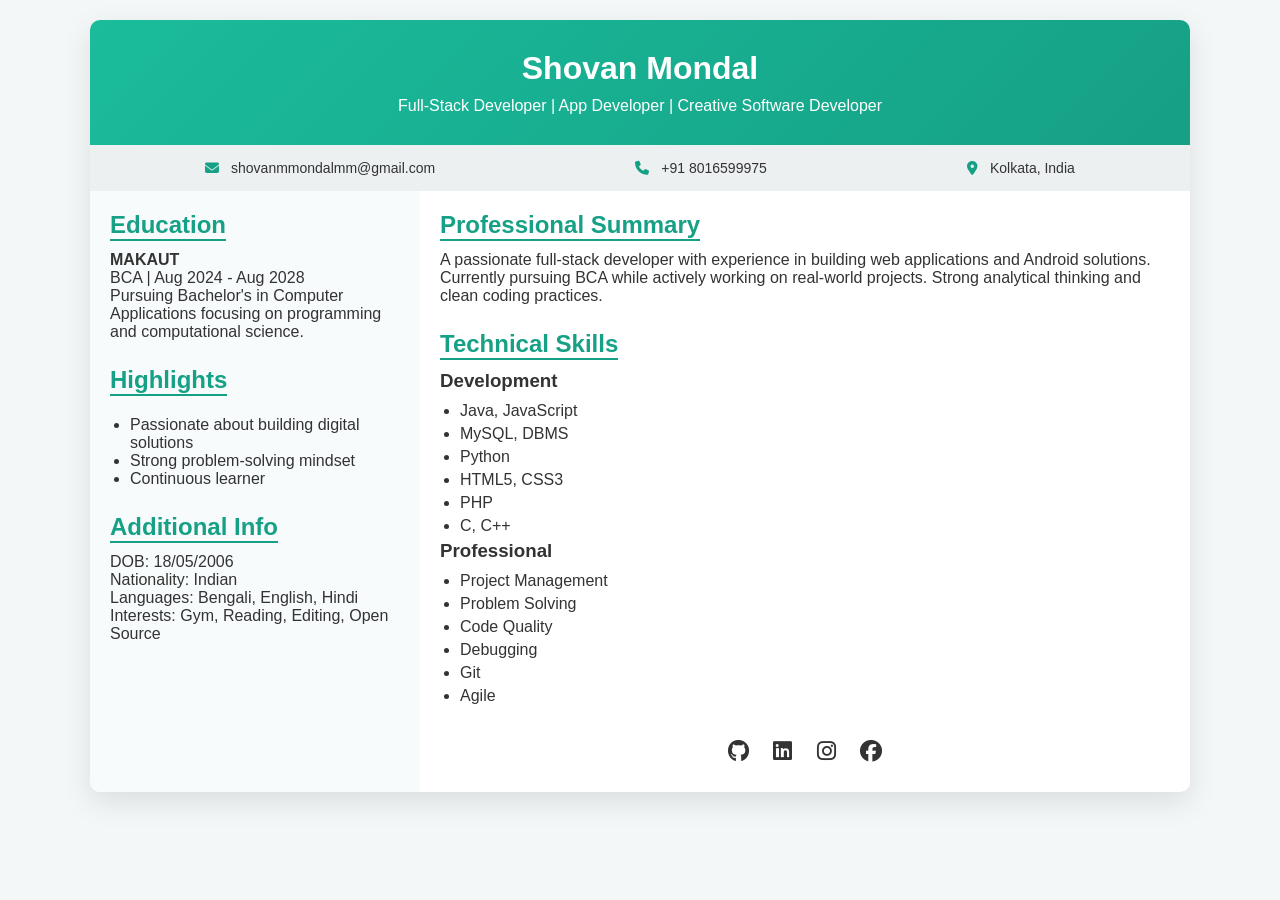
==== resume.html @ da0aea4e "Add files via upload" ====
<!DOCTYPE html>
<html lang="en">
<head>
<meta charset="UTF-8">
<meta name="viewport" content="width=device-width, initial-scale=1.0">
<title>Shovan Mondal </title>

<!-- CSS -->
<link rel="stylesheet" href="resume.css">

<!-- Font Awesome Icons -->
<link rel="stylesheet" href="https://cdnjs.cloudflare.com/ajax/libs/font-awesome/6.5.0/css/all.min.css">

</head>
<body>

<div class="container">

<header>
  <h1>Shovan Mondal</h1>
  <p>Full-Stack Developer | App Developer | Creative Software Developer</p>
</header>

<div class="contact">
  <div><i class="fa-solid fa-envelope"></i> shovanmmondalmm@gmail.com</div>
  <div><i class="fa-solid fa-phone"></i> +91 8016599975</div>
  <div><i class="fa-solid fa-location-dot"></i> Kolkata, India</div>
</div>

<div class="main">

<!-- SIDEBAR -->
<div class="sidebar">

<div class="section">
<h2>Education</h2>
<p><b>MAKAUT</b></p>
<p>BCA | Aug 2024 - Aug 2028</p>
<p>Pursuing Bachelor's in Computer Applications focusing on programming and computational science.</p>
</div>

<div class="section">
<h2>Highlights</h2>
<ul>
<li>Passionate about building digital solutions</li>
<li>Strong problem-solving mindset</li>
<li>Continuous learner</li>
</ul>
</div>

<div class="section">
<h2>Additional Info</h2>
<p>DOB: 18/05/2006</p>
<p>Nationality: Indian</p>
<p>Languages: Bengali, English, Hindi</p>
<p>Interests: Gym, Reading, Editing, Open Source</p>
</div>

</div>

<!-- MAIN CONTENT -->
<div class="content">

<div class="section">
<h2>Professional Summary</h2>
<p>
A passionate full-stack developer with experience in building web applications and Android solutions. Currently pursuing BCA while actively working on real-world projects. Strong analytical thinking and clean coding practices.
</p>
</div>

<div class="section">
<h2>Technical Skills</h2>

<h3>Development</h3>
<ul class="skill-list">
<li>Java, JavaScript</li>
<li>MySQL, DBMS</li>
<li>Python</li>
<li>HTML5, CSS3</li>
<li>PHP</li>
<li>C, C++</li>
</ul>

<h3>Professional</h3>
<ul class="skill-list">
<li>Project Management</li>
<li>Problem Solving</li>
<li>Code Quality</li>
<li>Debugging</li>
<li>Git</li>
<li>Agile</li>
</ul>

</div>

<!-- SOCIAL ICONS -->
<div class="footer-icons">
  <a href="https://github.com/Shovanmondal63"><i class="fab fa-github"></i></a>
  <a href="https://www.linkedin.com/in/shovanmondal"><i class="fab fa-linkedin"></i></a>
  <a href="https://www.instagram.com/shovan_mondal_9"><i class="fab fa-instagram"></i></a>
  <a href="https://www.facebook.com/profile.php?id=100088462171658"><i class="fab fa-facebook"></i></a>
</div>

</div>

</div>

</div>
<script src="resume.js"></script>

</body>
</html>
---- resume.css ----
*{
  margin:0;
  padding:0;
  box-sizing:border-box;
  font-family: 'Segoe UI', sans-serif;
}

body{
  background:#f4f7f8;
  color:#333;
  -webkit-user-select: none; /* Chrome, Safari */
    -moz-user-select: none;    /* Firefox */
    -ms-user-select: none;     /* IE/Edge */
    user-select: none;         /* Standard */
}

.container{
  max-width:1100px;
  margin:20px auto;
  background:#fff;
  box-shadow:0 10px 30px rgba(0,0,0,0.1);
  border-radius:10px;
  overflow:hidden;
  animation:fadeIn 1s ease-in-out;
}

/* HEADER */
header{
  background:linear-gradient(135deg,#1abc9c,#16a085);
  color:#fff;
  padding:30px;
  text-align:center;
}

header h1{
  font-size:32px;
}

header p{
  margin-top:10px;
}

/* CONTACT */
.contact{
  display:flex;
  justify-content:space-around;
  padding:15px;
  background:#ecf0f1;
  font-size:14px;
}

.contact i{
  margin-right:8px;
  color:#16a085;
}

/* MAIN */
.main{
  display:flex;
}

.sidebar{
  width:30%;
  background:#f7fbfc;
  padding:20px;
  animation:slideIn 1s ease;
}

.content{
  width:70%;
  padding:20px;
}

/* SECTIONS */
.section{
  margin-bottom:25px;
}

h2{
  color:#16a085;
  margin-bottom:10px;
  border-bottom:2px solid #16a085;
  display:inline-block;
}

ul{
  margin-left:20px;
  margin-top:10px;
}

.skill-list li{
  margin-bottom:5px;
}

/* SOCIAL ICONS */
.footer-icons{
  text-align:center;
  margin-top:20px;
}

.footer-icons a{
  text-decoration:none;
}

.footer-icons i{
  margin:10px;
  font-size:22px;
  color:#333;
  transition:0.3s;
}

.footer-icons i:hover{
  color:#16a085;
  transform:scale(1.3);
}

/* ANIMATIONS */
@keyframes fadeIn{
  from{opacity:0;}
  to{opacity:1;}
}

@keyframes slideIn{
  from{transform:translateX(-50px); opacity:0;}
  to{transform:translateX(0); opacity:1;}
}

/* RESPONSIVE */
@media(max-width:768px){
  .main{
    flex-direction:column;
  }
  .sidebar, .content{
    width:100%;
  }
  .contact{
    flex-direction:column;
    gap:10px;
    text-align:center;
  }
}
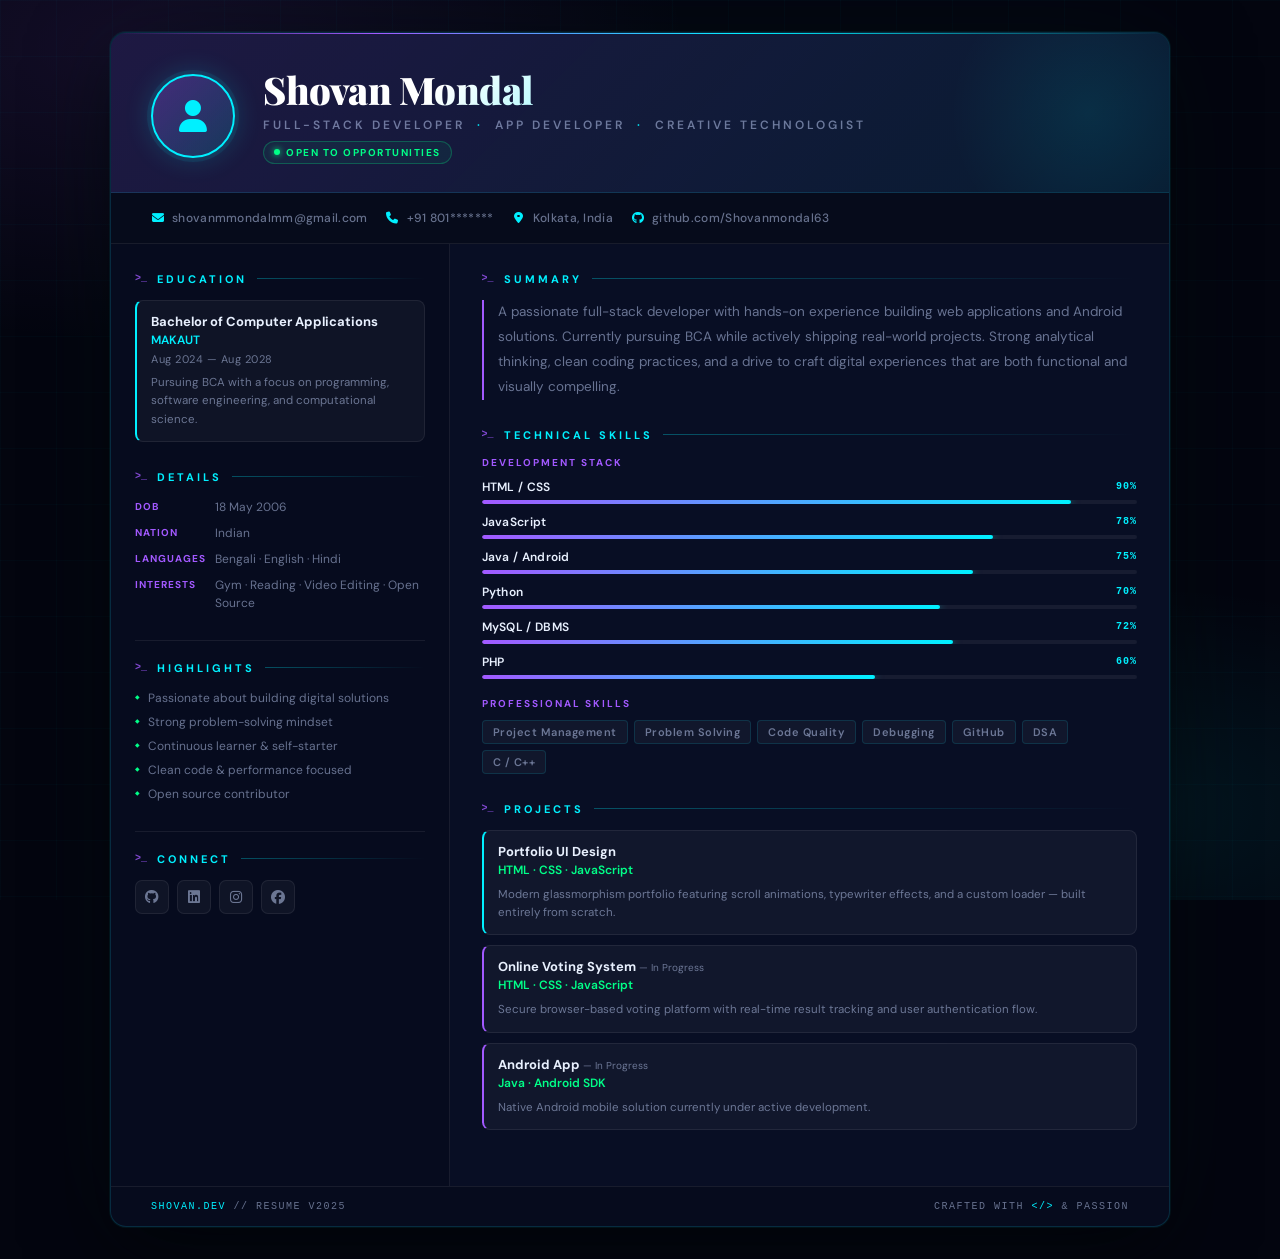
==== commit fd423a6a: "Add files via upload" ====
--- a/resume.html
+++ b/resume.html
@@ -1,112 +1,232 @@
-<!DOCTYPE html>
-<html lang="en">
-<head>
-<meta charset="UTF-8">
-<meta name="viewport" content="width=device-width, initial-scale=1.0">
-<title>Shovan Mondal </title>
-
-<!-- CSS -->
-<link rel="stylesheet" href="resume.css">
-
-<!-- Font Awesome Icons -->
-<link rel="stylesheet" href="https://cdnjs.cloudflare.com/ajax/libs/font-awesome/6.5.0/css/all.min.css">
-
-</head>
-<body>
-
-<div class="container">
-
-<header>
-  <h1>Shovan Mondal</h1>
-  <p>Full-Stack Developer | App Developer | Creative Software Developer</p>
-</header>
-
-<div class="contact">
-  <div><i class="fa-solid fa-envelope"></i> shovanmmondalmm@gmail.com</div>
-  <div><i class="fa-solid fa-phone"></i> +91 8016599975</div>
-  <div><i class="fa-solid fa-location-dot"></i> Kolkata, India</div>
-</div>
-
-<div class="main">
-
-<!-- SIDEBAR -->
-<div class="sidebar">
-
-<div class="section">
-<h2>Education</h2>
-<p><b>MAKAUT</b></p>
-<p>BCA | Aug 2024 - Aug 2028</p>
-<p>Pursuing Bachelor's in Computer Applications focusing on programming and computational science.</p>
-</div>
-
-<div class="section">
-<h2>Highlights</h2>
-<ul>
-<li>Passionate about building digital solutions</li>
-<li>Strong problem-solving mindset</li>
-<li>Continuous learner</li>
-</ul>
-</div>
-
-<div class="section">
-<h2>Additional Info</h2>
-<p>DOB: 18/05/2006</p>
-<p>Nationality: Indian</p>
-<p>Languages: Bengali, English, Hindi</p>
-<p>Interests: Gym, Reading, Editing, Open Source</p>
-</div>
-
-</div>
-
-<!-- MAIN CONTENT -->
-<div class="content">
-
-<div class="section">
-<h2>Professional Summary</h2>
-<p>
-A passionate full-stack developer with experience in building web applications and Android solutions. Currently pursuing BCA while actively working on real-world projects. Strong analytical thinking and clean coding practices.
-</p>
-</div>
-
-<div class="section">
-<h2>Technical Skills</h2>
-
-<h3>Development</h3>
-<ul class="skill-list">
-<li>Java, JavaScript</li>
-<li>MySQL, DBMS</li>
-<li>Python</li>
-<li>HTML5, CSS3</li>
-<li>PHP</li>
-<li>C, C++</li>
-</ul>
-
-<h3>Professional</h3>
-<ul class="skill-list">
-<li>Project Management</li>
-<li>Problem Solving</li>
-<li>Code Quality</li>
-<li>Debugging</li>
-<li>Git</li>
-<li>Agile</li>
-</ul>
-
-</div>
-
-<!-- SOCIAL ICONS -->
-<div class="footer-icons">
-  <a href="https://github.com/Shovanmondal63"><i class="fab fa-github"></i></a>
-  <a href="https://www.linkedin.com/in/shovanmondal"><i class="fab fa-linkedin"></i></a>
-  <a href="https://www.instagram.com/shovan_mondal_9"><i class="fab fa-instagram"></i></a>
-  <a href="https://www.facebook.com/profile.php?id=100088462171658"><i class="fab fa-facebook"></i></a>
-</div>
-
-</div>
-
-</div>
-
-</div>
-<script src="resume.js"></script>
-
-</body>
-</html>+<!DOCTYPE html>
+<html lang="en">
+<head>
+  <meta charset="UTF-8">
+  <meta name="viewport" content="width=device-width, initial-scale=1.0">
+  <title>Shovan Mondal — Resume</title>
+  <link rel="stylesheet" href="resume.css">
+  <link rel="stylesheet" href="https://cdnjs.cloudflare.com/ajax/libs/font-awesome/6.5.0/css/all.min.css">
+  <link href="https://fonts.googleapis.com/css2?family=Playfair+Display:wght@700;900&family=DM+Sans:wght@300;400;500;600;700&display=swap" rel="stylesheet">
+</head>
+<body>
+
+<div class="container">
+
+  <!-- ── TOP ACCENT LINE injected via CSS ::before ── -->
+
+  <!-- ═══════════ HEADER ═══════════ -->
+  <header>
+    <div class="header-inner">
+      <div class="header-avatar">
+        <i class="fas fa-user"></i>
+      </div>
+      <div class="header-text">
+        <h1>Shovan Mondal</h1>
+        <p class="role">
+          Full-Stack Developer
+          <span class="role-dot">·</span>
+          App Developer
+          <span class="role-dot">·</span>
+          Creative Technologist
+        </p>
+        <div class="status-badge">
+          <span class="dot"></span>
+          Open to Opportunities
+        </div>
+      </div>
+    </div>
+  </header>
+
+  <!-- ═══════════ CONTACT BAR ═══════════ -->
+  <div class="contact">
+    <div class="contact-item">
+      <i class="fa-solid fa-envelope"></i>
+      shovanmmondalmm@gmail.com
+    </div>
+    <div class="contact-item">
+      <i class="fa-solid fa-phone"></i>
+      +91 801*******
+    </div>
+    <div class="contact-item">
+      <i class="fa-solid fa-location-dot"></i>
+      Kolkata, India
+    </div>
+    <div class="contact-item">
+      <i class="fab fa-github"></i>
+      github.com/Shovanmondal63
+    </div>
+  </div>
+
+  <!-- ═══════════ MAIN ═══════════ -->
+  <div class="main">
+
+    <!-- ── SIDEBAR ── -->
+    <aside class="sidebar">
+
+      <!-- Education -->
+      <div class="section">
+        <h2>Education</h2>
+        <div class="edu-block">
+          <div class="edu-degree">Bachelor of Computer Applications</div>
+          <div class="edu-school">MAKAUT</div>
+          <div class="edu-year">Aug 2024 — Aug 2028</div>
+          <div class="edu-desc">Pursuing BCA with a focus on programming, software engineering, and computational science.</div>
+        </div>
+      </div>
+
+      <!-- Personal Details -->
+      <div class="section">
+        <h2>Details</h2>
+        <ul class="info-list">
+          <li><span class="label">DOB</span> 18 May 2006</li>
+          <li><span class="label">Nation</span> Indian</li>
+          <li><span class="label">Languages</span> Bengali · English · Hindi</li>
+          <li><span class="label">Interests</span> Gym · Reading · Video Editing · Open Source</li>
+        </ul>
+      </div>
+
+      <div class="mini-divider"></div>
+
+      <!-- Highlights -->
+      <div class="section">
+        <h2>Highlights</h2>
+        <ul class="highlight-list">
+          <li>Passionate about building digital solutions</li>
+          <li>Strong problem-solving mindset</li>
+          <li>Continuous learner &amp; self-starter</li>
+          <li>Clean code &amp; performance focused</li>
+          <li>Open source contributor</li>
+        </ul>
+      </div>
+
+      <div class="mini-divider"></div>
+
+      <!-- Social -->
+      <div class="section">
+        <h2>Connect</h2>
+        <div class="social-row">
+          <a href="https://github.com/Shovanmondal63"        title="GitHub"><i class="fab fa-github"></i></a>
+          <a href="https://www.linkedin.com/in/shovanmondal" title="LinkedIn"><i class="fab fa-linkedin"></i></a>
+          <a href="https://www.instagram.com/shovan_mondal_9" title="Instagram"><i class="fab fa-instagram"></i></a>
+          <a href="https://www.facebook.com/profile.php?id=100088462171658" title="Facebook"><i class="fab fa-facebook"></i></a>
+        </div>
+      </div>
+
+    </aside>
+
+    <!-- ── MAIN CONTENT ── -->
+    <div class="content">
+
+      <!-- Summary -->
+      <div class="section">
+        <h2>Summary</h2>
+        <p class="summary-text">
+          A passionate full-stack developer with hands-on experience building web applications and Android solutions.
+          Currently pursuing BCA while actively shipping real-world projects. Strong analytical thinking, clean coding
+          practices, and a drive to craft digital experiences that are both functional and visually compelling.
+        </p>
+      </div>
+
+      <!-- Technical Skills -->
+      <div class="section">
+        <h2>Technical Skills</h2>
+
+        <div class="skill-cat-label">Development Stack</div>
+        <div class="skill-grid" id="devSkills">
+          <div class="skill-item">
+            <div class="skill-label-row">
+              <span class="skill-name">HTML / CSS</span>
+              <span class="skill-pct">90%</span>
+            </div>
+            <div class="skill-track"><div class="skill-fill" style="--pct:90%"></div></div>
+          </div>
+          <div class="skill-item">
+            <div class="skill-label-row">
+              <span class="skill-name">JavaScript</span>
+              <span class="skill-pct">78%</span>
+            </div>
+            <div class="skill-track"><div class="skill-fill" style="--pct:78%"></div></div>
+          </div>
+          <div class="skill-item">
+            <div class="skill-label-row">
+              <span class="skill-name">Java / Android</span>
+              <span class="skill-pct">75%</span>
+            </div>
+            <div class="skill-track"><div class="skill-fill" style="--pct:75%"></div></div>
+          </div>
+          <div class="skill-item">
+            <div class="skill-label-row">
+              <span class="skill-name">Python</span>
+              <span class="skill-pct">70%</span>
+            </div>
+            <div class="skill-track"><div class="skill-fill" style="--pct:70%"></div></div>
+          </div>
+          <div class="skill-item">
+            <div class="skill-label-row">
+              <span class="skill-name">MySQL / DBMS</span>
+              <span class="skill-pct">72%</span>
+            </div>
+            <div class="skill-track"><div class="skill-fill" style="--pct:72%"></div></div>
+          </div>
+          <div class="skill-item">
+            <div class="skill-label-row">
+              <span class="skill-name">PHP</span>
+              <span class="skill-pct">60%</span>
+            </div>
+            <div class="skill-track"><div class="skill-fill" style="--pct:60%"></div></div>
+          </div>
+        </div>
+
+        <div class="skill-cat-label" style="margin-top:18px">Professional Skills</div>
+        <div class="tag-cloud">
+          <span>Project Management</span>
+          <span>Problem Solving</span>
+          <span>Code Quality</span>
+          <span>Debugging</span>
+          <span>GitHub</span>
+          <span>DSA</span>
+          <span>C / C++</span>
+        </div>
+      </div>
+
+      <!-- Projects -->
+      <div class="section">
+        <h2>Projects</h2>
+
+        <div class="edu-block" style="margin-bottom:10px">
+          <div class="edu-degree">Portfolio UI Design</div>
+          <div class="edu-school" style="color:var(--accent3)">HTML · CSS · JavaScript</div>
+          <div class="edu-desc">Modern glassmorphism portfolio featuring scroll animations, typewriter effects, and a custom loader — built entirely from scratch.</div>
+        </div>
+
+        <div class="edu-block" style="margin-bottom:10px; border-left-color:var(--accent2)">
+          <div class="edu-degree">Online Voting System <span style="font-size:10px;color:var(--text-muted);font-weight:400"> — In Progress</span></div>
+          <div class="edu-school" style="color:var(--accent3)">HTML · CSS · JavaScript</div>
+          <div class="edu-desc">Secure browser-based voting platform with real-time result tracking and user authentication flow.</div>
+        </div>
+
+        <div class="edu-block" style="border-left-color:var(--accent2)">
+          <div class="edu-degree">Android App <span style="font-size:10px;color:var(--text-muted);font-weight:400"> — In Progress</span></div>
+          <div class="edu-school" style="color:var(--accent3)">Java · Android SDK</div>
+          <div class="edu-desc">Native Android mobile solution currently under active development.</div>
+        </div>
+      </div>
+
+    </div><!-- .content -->
+  </div><!-- .main -->
+
+  <!-- ═══════════ FOOTER ═══════════ -->
+  <div class="resume-footer">
+    <span class="footer-note">
+      <span>SHOVAN.DEV</span> // Resume v2025
+    </span>
+    <span class="footer-note">
+      Crafted with <span>&lt;/&gt;</span> &amp; passion
+    </span>
+  </div>
+
+</div><!-- .container -->
+
+<script src="resume.js"></script>
+</body>
+</html>
--- a/resume.css
+++ b/resume.css
@@ -1,141 +1,556 @@
-*{
-  margin:0;
-  padding:0;
-  box-sizing:border-box;
-  font-family: 'Segoe UI', sans-serif;
-}
-
-body{
-  background:#f4f7f8;
-  color:#333;
-  -webkit-user-select: none; /* Chrome, Safari */
-    -moz-user-select: none;    /* Firefox */
-    -ms-user-select: none;     /* IE/Edge */
-    user-select: none;         /* Standard */
-}
-
-.container{
-  max-width:1100px;
-  margin:20px auto;
-  background:#fff;
-  box-shadow:0 10px 30px rgba(0,0,0,0.1);
-  border-radius:10px;
-  overflow:hidden;
-  animation:fadeIn 1s ease-in-out;
-}
-
-/* HEADER */
-header{
-  background:linear-gradient(135deg,#1abc9c,#16a085);
-  color:#fff;
-  padding:30px;
-  text-align:center;
-}
-
-header h1{
-  font-size:32px;
-}
-
-header p{
-  margin-top:10px;
-}
-
-/* CONTACT */
-.contact{
-  display:flex;
-  justify-content:space-around;
-  padding:15px;
-  background:#ecf0f1;
-  font-size:14px;
-}
-
-.contact i{
-  margin-right:8px;
-  color:#16a085;
-}
-
-/* MAIN */
-.main{
-  display:flex;
-}
-
-.sidebar{
-  width:30%;
-  background:#f7fbfc;
-  padding:20px;
-  animation:slideIn 1s ease;
-}
-
-.content{
-  width:70%;
-  padding:20px;
-}
-
-/* SECTIONS */
-.section{
-  margin-bottom:25px;
-}
-
-h2{
-  color:#16a085;
-  margin-bottom:10px;
-  border-bottom:2px solid #16a085;
-  display:inline-block;
-}
-
-ul{
-  margin-left:20px;
-  margin-top:10px;
-}
-
-.skill-list li{
-  margin-bottom:5px;
-}
-
-/* SOCIAL ICONS */
-.footer-icons{
-  text-align:center;
-  margin-top:20px;
-}
-
-.footer-icons a{
-  text-decoration:none;
-}
-
-.footer-icons i{
-  margin:10px;
-  font-size:22px;
-  color:#333;
-  transition:0.3s;
-}
-
-.footer-icons i:hover{
-  color:#16a085;
-  transform:scale(1.3);
-}
-
-/* ANIMATIONS */
-@keyframes fadeIn{
-  from{opacity:0;}
-  to{opacity:1;}
-}
-
-@keyframes slideIn{
-  from{transform:translateX(-50px); opacity:0;}
-  to{transform:translateX(0); opacity:1;}
-}
-
-/* RESPONSIVE */
-@media(max-width:768px){
-  .main{
-    flex-direction:column;
-  }
-  .sidebar, .content{
-    width:100%;
-  }
-  .contact{
-    flex-direction:column;
-    gap:10px;
-    text-align:center;
-  }
-}+/* =============== VARIABLES =============== */
+:root {
+  --bg-base:     #03050f;
+  --bg-card:     #080e24;
+  --bg-sidebar:  #060b1e;
+  --bg-glass:    rgba(255,255,255,0.04);
+  --accent:      #00f0ff;
+  --accent2:     #a259ff;
+  --accent3:     #00ff88;
+  --border:      rgba(0,240,255,0.13);
+  --border-soft: rgba(255,255,255,0.07);
+  --text:        #e8f0fe;
+  --text-muted:  rgba(200,215,255,0.5);
+  --gold:        #ffd700;
+  --radius:      16px;
+}
+
+/* =============== RESET & BASE =============== */
+*, *::before, *::after {
+  margin: 0; padding: 0;
+  box-sizing: border-box;
+}
+
+html { scroll-behavior: smooth; }
+
+body {
+  background: var(--bg-base);
+  background-image:
+    radial-gradient(ellipse 80% 60% at 10% 5%,  rgba(162,89,255,0.10) 0%, transparent 55%),
+    radial-gradient(ellipse 60% 50% at 90% 90%,  rgba(0,240,255,0.07) 0%, transparent 50%);
+  background-attachment: fixed;
+  font-family: 'DM Sans', 'Segoe UI', sans-serif;
+  color: var(--text);
+  min-height: 100vh;
+  padding: 32px 16px;
+  -webkit-user-select: none;
+  user-select: none;
+}
+
+/* grid overlay */
+body::before {
+  content: '';
+  position: fixed; inset: 0;
+  background-image:
+    linear-gradient(rgba(0,240,255,0.022) 1px, transparent 1px),
+    linear-gradient(90deg, rgba(0,240,255,0.022) 1px, transparent 1px);
+  background-size: 56px 56px;
+  pointer-events: none;
+  z-index: 0;
+}
+
+/* =============== CARD WRAPPER =============== */
+.container {
+  position: relative;
+  max-width: 1060px;
+  margin: 0 auto;
+  background: var(--bg-card);
+  border: 1px solid var(--border);
+  border-radius: var(--radius);
+  overflow: hidden;
+  backdrop-filter: blur(40px);
+  box-shadow:
+    0 0 0 1px rgba(0,240,255,0.06),
+    0 24px 80px rgba(0,0,0,0.6),
+    0 0 120px rgba(0,240,255,0.04);
+  animation: fade-up 0.8s cubic-bezier(0.22,1,0.36,1) both;
+  z-index: 1;
+}
+
+/* top accent line */
+.container::before {
+  content: '';
+  position: absolute;
+  top: 0; left: 0; right: 0; height: 1px;
+  background: linear-gradient(90deg,
+    transparent 0%,
+    var(--accent2) 25%,
+    var(--accent) 60%,
+    transparent 100%);
+  z-index: 10;
+}
+
+@keyframes fade-up {
+  from { opacity: 0; transform: translateY(24px); }
+  to   { opacity: 1; transform: translateY(0); }
+}
+
+/* =============== HEADER =============== */
+header {
+  padding: 36px 40px 28px;
+  background: linear-gradient(135deg,
+    rgba(162,89,255,0.14) 0%,
+    rgba(0,240,255,0.06) 100%);
+  border-bottom: 1px solid var(--border);
+  position: relative;
+  overflow: hidden;
+}
+
+header::after {
+  content: '';
+  position: absolute;
+  right: -60px; top: -60px;
+  width: 280px; height: 280px;
+  border-radius: 50%;
+  background: radial-gradient(circle,
+    rgba(0,240,255,0.09) 0%, transparent 70%);
+  pointer-events: none;
+}
+
+.header-inner {
+  display: flex;
+  align-items: center;
+  gap: 28px;
+  position: relative;
+  z-index: 1;
+}
+
+.header-avatar {
+  flex-shrink: 0;
+  width: 84px; height: 84px;
+  border-radius: 50%;
+  border: 2px solid var(--accent);
+  background: linear-gradient(135deg,
+    rgba(162,89,255,0.3), rgba(0,240,255,0.15));
+  display: flex;
+  align-items: center;
+  justify-content: center;
+  font-size: 32px;
+  color: var(--accent);
+  box-shadow:
+    0 0 0 4px rgba(0,240,255,0.08),
+    0 0 28px rgba(0,240,255,0.2);
+}
+
+.header-text h1 {
+  font-family: 'Playfair Display', 'Georgia', serif;
+  font-size: clamp(26px, 4vw, 38px);
+  font-weight: 900;
+  letter-spacing: -0.5px;
+  line-height: 1.1;
+  background: linear-gradient(135deg, #fff 30%, var(--accent));
+  -webkit-background-clip: text;
+  -webkit-text-fill-color: transparent;
+  background-clip: text;
+}
+
+.header-text .role {
+  margin-top: 6px;
+  font-size: 12px;
+  font-weight: 600;
+  letter-spacing: 3px;
+  text-transform: uppercase;
+  color: var(--text-muted);
+}
+
+.role-dot {
+  color: var(--accent);
+  margin: 0 6px;
+}
+
+/* =============== CONTACT BAR =============== */
+.contact {
+  display: flex;
+  flex-wrap: wrap;
+  gap: 6px 0;
+  padding: 12px 40px;
+  background: rgba(0,0,0,0.25);
+  border-bottom: 1px solid var(--border-soft);
+}
+
+.contact-item {
+  display: flex;
+  align-items: center;
+  gap: 7px;
+  font-size: 12px;
+  font-weight: 500;
+  color: var(--text-muted);
+  padding: 5px 18px 5px 0;
+  letter-spacing: 0.3px;
+}
+
+.contact-item i {
+  color: var(--accent);
+  font-size: 12px;
+  width: 14px;
+  text-align: center;
+}
+
+/* =============== MAIN LAYOUT =============== */
+.main {
+  display: flex;
+}
+
+/* =============== SIDEBAR =============== */
+.sidebar {
+  width: 32%;
+  flex-shrink: 0;
+  background: var(--bg-sidebar);
+  border-right: 1px solid var(--border-soft);
+  padding: 28px 24px;
+  animation: slide-in 0.7s cubic-bezier(0.22,1,0.36,1) 0.15s both;
+}
+
+@keyframes slide-in {
+  from { transform: translateX(-20px); opacity: 0; }
+  to   { transform: translateX(0); opacity: 1; }
+}
+
+/* =============== CONTENT =============== */
+.content {
+  flex: 1;
+  min-width: 0;
+  padding: 28px 32px;
+}
+
+/* =============== SECTION =============== */
+.section {
+  margin-bottom: 28px;
+}
+
+/* =============== SECTION HEADINGS =============== */
+h2 {
+  font-size: 11px;
+  font-weight: 700;
+  letter-spacing: 3px;
+  text-transform: uppercase;
+  color: var(--accent);
+  margin-bottom: 14px;
+  display: flex;
+  align-items: center;
+  gap: 10px;
+}
+
+h2::before {
+  content: '>_';
+  font-family: 'Courier New', monospace;
+  font-size: 10px;
+  color: var(--accent2);
+  letter-spacing: 0;
+  opacity: 0.8;
+}
+
+h2::after {
+  content: '';
+  flex: 1;
+  height: 1px;
+  background: linear-gradient(90deg, rgba(0,240,255,0.3), transparent);
+}
+
+/* =============== EDUCATION BLOCK =============== */
+.edu-block {
+  background: var(--bg-glass);
+  border: 1px solid var(--border-soft);
+  border-left: 2px solid var(--accent);
+  border-radius: 8px;
+  padding: 12px 14px;
+}
+
+.edu-block .edu-degree {
+  font-size: 13px;
+  font-weight: 700;
+  color: var(--text);
+}
+
+.edu-block .edu-school {
+  font-size: 12px;
+  font-weight: 600;
+  color: var(--accent);
+  margin-top: 2px;
+}
+
+.edu-block .edu-year {
+  font-size: 11px;
+  color: var(--text-muted);
+  margin-top: 4px;
+  letter-spacing: 0.5px;
+}
+
+.edu-block .edu-desc {
+  font-size: 11.5px;
+  line-height: 1.6;
+  color: var(--text-muted);
+  margin-top: 8px;
+}
+
+/* =============== INFO LIST =============== */
+.info-list {
+  list-style: none;
+  display: flex;
+  flex-direction: column;
+  gap: 8px;
+}
+
+.info-list li {
+  font-size: 12px;
+  color: var(--text-muted);
+  display: flex;
+  align-items: flex-start;
+  gap: 8px;
+  line-height: 1.5;
+}
+
+.info-list li .label {
+  font-size: 10px;
+  font-weight: 700;
+  letter-spacing: 1px;
+  text-transform: uppercase;
+  color: var(--accent2);
+  min-width: 72px;
+  padding-top: 1px;
+}
+
+/* =============== HIGHLIGHT PILLS =============== */
+.highlight-list {
+  list-style: none;
+  display: flex;
+  flex-direction: column;
+  gap: 6px;
+}
+
+.highlight-list li {
+  font-size: 12px;
+  color: var(--text-muted);
+  display: flex;
+  align-items: center;
+  gap: 8px;
+  line-height: 1.5;
+}
+
+.highlight-list li::before {
+  content: '◆';
+  font-size: 6px;
+  color: var(--accent3);
+  flex-shrink: 0;
+}
+
+/* =============== SUMMARY =============== */
+.summary-text {
+  font-size: 13.5px;
+  line-height: 1.85;
+  color: var(--text-muted);
+  border-left: 2px solid var(--accent2);
+  padding-left: 14px;
+}
+
+/* =============== SKILL BARS =============== */
+.skill-grid {
+  display: flex;
+  flex-direction: column;
+  gap: 10px;
+}
+
+.skill-item {
+  display: flex;
+  flex-direction: column;
+  gap: 5px;
+}
+
+.skill-label-row {
+  display: flex;
+  justify-content: space-between;
+  align-items: center;
+}
+
+.skill-name {
+  font-size: 12px;
+  font-weight: 600;
+  color: var(--text);
+  letter-spacing: 0.3px;
+}
+
+.skill-pct {
+  font-size: 10px;
+  font-weight: 700;
+  color: var(--accent);
+  letter-spacing: 1px;
+  font-family: 'Courier New', monospace;
+}
+
+.skill-track {
+  height: 4px;
+  background: rgba(255,255,255,0.06);
+  border-radius: 4px;
+  overflow: hidden;
+}
+
+.skill-fill {
+  height: 100%;
+  border-radius: 4px;
+  background: linear-gradient(90deg, var(--accent2), var(--accent));
+  width: 0%;
+  transition: width 1.2s cubic-bezier(0.22,1,0.36,1);
+  box-shadow: 0 0 8px rgba(0,240,255,0.5);
+}
+
+.skill-fill.animated {
+  width: var(--pct);
+}
+
+/* =============== SKILL CATEGORIES =============== */
+.skill-cat-label {
+  font-size: 10px;
+  font-weight: 700;
+  letter-spacing: 2px;
+  text-transform: uppercase;
+  color: var(--accent2);
+  margin-bottom: 10px;
+  margin-top: 6px;
+}
+
+/* =============== TECH TAG CLOUD =============== */
+.tag-cloud {
+  display: flex;
+  flex-wrap: wrap;
+  gap: 6px;
+  margin-top: 4px;
+}
+
+.tag-cloud span {
+  font-size: 11px;
+  font-weight: 600;
+  letter-spacing: 0.5px;
+  padding: 4px 10px;
+  border-radius: 4px;
+  border: 1px solid var(--border);
+  color: var(--text-muted);
+  background: var(--bg-glass);
+  transition: all 0.2s ease;
+}
+
+.tag-cloud span:hover {
+  border-color: var(--accent);
+  color: var(--accent);
+  background: rgba(0,240,255,0.06);
+}
+
+/* =============== SOCIAL ICONS =============== */
+.social-row {
+  display: flex;
+  gap: 8px;
+  margin-top: 4px;
+}
+
+.social-row a {
+  display: inline-flex;
+  width: 34px; height: 34px;
+  border-radius: 7px;
+  border: 1px solid var(--border-soft);
+  background: var(--bg-glass);
+  align-items: center;
+  justify-content: center;
+  color: var(--text-muted);
+  font-size: 14px;
+  text-decoration: none;
+  transition: all 0.25s ease;
+}
+
+.social-row a:hover {
+  border-color: var(--accent);
+  color: var(--accent);
+  background: rgba(0,240,255,0.07);
+  transform: translateY(-2px);
+  box-shadow: 0 4px 14px rgba(0,240,255,0.18);
+}
+
+/* =============== STATUS BADGE =============== */
+.status-badge {
+  display: inline-flex;
+  align-items: center;
+  gap: 6px;
+  font-size: 10px;
+  font-weight: 700;
+  letter-spacing: 1.5px;
+  text-transform: uppercase;
+  color: var(--accent3);
+  border: 1px solid rgba(0,255,136,0.25);
+  background: rgba(0,255,136,0.06);
+  border-radius: 20px;
+  padding: 4px 10px;
+  margin-top: 8px;
+}
+
+.status-badge .dot {
+  width: 6px; height: 6px;
+  border-radius: 50%;
+  background: var(--accent3);
+  box-shadow: 0 0 6px var(--accent3);
+  animation: pulse-dot 1.8s ease-in-out infinite;
+}
+
+@keyframes pulse-dot {
+  0%, 100% { opacity: 1; transform: scale(1); }
+  50%       { opacity: 0.4; transform: scale(0.7); }
+}
+
+/* =============== DIVIDER =============== */
+.mini-divider {
+  height: 1px;
+  background: var(--border-soft);
+  margin: 20px 0;
+}
+
+/* =============== FOOTER =============== */
+.resume-footer {
+  padding: 14px 40px;
+  border-top: 1px solid var(--border-soft);
+  background: rgba(0,0,0,0.2);
+  display: flex;
+  align-items: center;
+  justify-content: space-between;
+  flex-wrap: wrap;
+  gap: 10px;
+}
+
+.resume-footer .footer-note {
+  font-size: 10px;
+  letter-spacing: 1.5px;
+  text-transform: uppercase;
+  color: var(--text-muted);
+  font-family: 'Courier New', monospace;
+}
+
+.resume-footer .footer-note span {
+  color: var(--accent);
+}
+
+/* =============== RESPONSIVE =============== */
+@media (max-width: 720px) {
+  body { padding: 16px 10px; }
+
+  header { padding: 24px 20px 20px; }
+  .header-inner { gap: 16px; }
+  .header-avatar { width: 60px; height: 60px; font-size: 22px; }
+
+  .contact { padding: 12px 20px; }
+
+  .main { flex-direction: column; }
+
+  .sidebar {
+    width: 100%;
+    border-right: none;
+    border-bottom: 1px solid var(--border-soft);
+    padding: 22px 20px;
+  }
+
+  .content { padding: 22px 20px; }
+
+  .resume-footer { padding: 12px 20px; }
+}
+
+@media (prefers-reduced-motion: reduce) {
+  *, *::before, *::after {
+    animation-duration: 0.01ms !important;
+    transition-duration: 0.01ms !important;
+  }
+}
